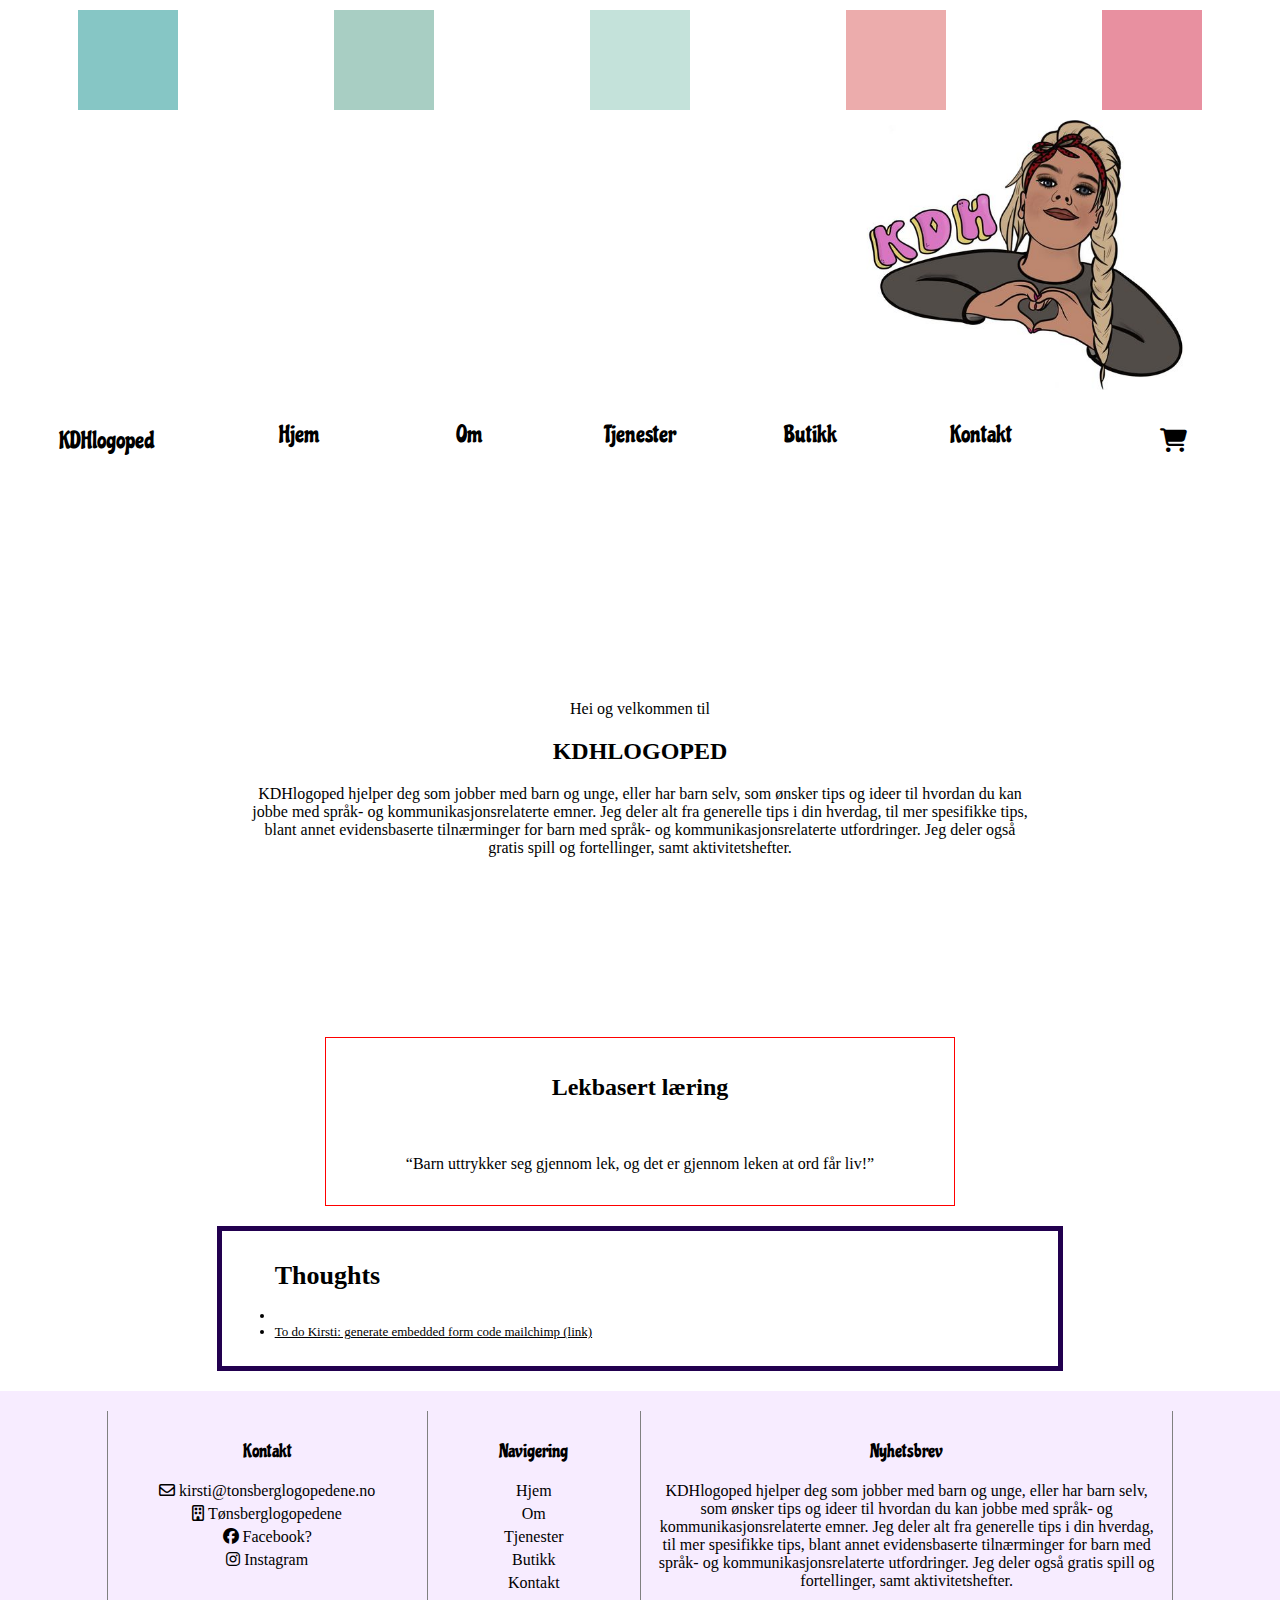
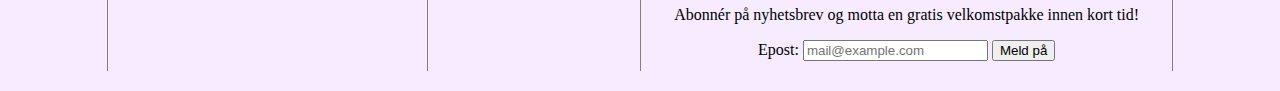
==== index.html @ 78340125 "Merge pull request #4 from s360774/main" ====
<!DOCTYPE html>
<html lang="en">


<head>
  <meta name="viewport" content="width=device-width, initial-scale=1.0">
  <meta charset="UTF-8" />
  <script src="Functions1.js"></script>
  <title>Home</title>
  <link rel="Stylesheet" href="stylesheet.css" />

  <!--Font Awesome Library-->
  <link rel="stylesheet" href="https://cdnjs.cloudflare.com/ajax/libs/font-awesome/6.5.1/css/all.min.css" />

  <!--Google font-->
  <link rel="preconnect" href="https://fonts.googleapis.com">
  <link rel="preconnect" href="https://fonts.gstatic.com" crossorigin>
  <link href="https://fonts.googleapis.com/css2?family=Chicle&display=swap" rel="stylesheet">
  <link href="https://fonts.googleapis.com/css2?family=Cherry+Cream+Soda&family=Chicle&display=swap" rel="stylesheet">

</head>

<body>

  <div class="grid-container">

  <header id="top">

    <!-- Palett -->
    <div class="colors">
      <div class="box box1"></div>
      <div class="box box2"></div>
      <div class="box box3"></div>
      <div class="box box4"></div>
      <div class="box box5"></div>
  </div>


    <img src="/src/main/resources/static/images/kdh.jpg" alt="">

    <nav class="navbar" id="navbar">

      <div class="grid-logo nav-items" style="font-family: Chicle;"><a href="#">
          KDHlogoped
        </a>
      </div>
  
      <div class="grid-cart nav-items"><a title="Handlekurv" href="#"><i class="fa-solid fa-cart-shopping"></i><!--<i class="fa-solid fa-bag-shopping"></i>--></a></div>
  
      <div class="grid-toggle nav-items">
        <a title="Navigasjonsmeny" href="javascript:void(0);" class="menu-toggle" onclick="menuToggle()">
          <i id="toggle" class="fa-solid fa-bars"></i>
  
        </a>
      </div>
  
      <div class="grid-menu">
        <ul>
          <li><a href="#top" class="active">Hjem</a></li>
          <li><a href="#">Om</a></li>
          <li><a href="#">Tjenester</a></li>
          <li><a href="#">Butikk</a></li>
          <li><a href="#">Kontakt</a></li>
        </ul>
      </div>
  
    </nav>
  </header>




    <!-- In front of picture here? -->
    <div class="grid-item item1">
      <p>Hei og velkommen til</p>
      <h2>KDHLOGOPED</h2>
      <p>
        KDHlogoped hjelper deg som jobber med barn og unge, eller har barn
        selv, som ønsker tips og ideer til hvordan du kan jobbe med språk- og
        kommunikasjonsrelaterte emner. Jeg deler alt fra generelle tips i din
        hverdag, til mer spesifikke tips, blant annet evidensbaserte
        tilnærminger for barn med språk- og kommunikasjonsrelaterte
        utfordringer. Jeg deler også gratis spill og fortellinger, samt
        aktivitetshefter.
      </p>
    </div>

    <div class="grid-item item2">
      <h2>Lekbasert læring</h2><br />
      <p>“Barn uttrykker seg gjennom lek, og det er gjennom leken at ord får
        liv!”</p>
    </div>


    <div class="thoughts">
      <ul>
        <h1>Thoughts</h1>

        <li></li>
       
       
       
        <li><a style="text-decoration: underline;"
            href="https://mailchimp.com/help/add-a-signup-form-to-your-website/">To do
            Kirsti: generate embedded form code mailchimp (link)</a></li>

        
        

      </ul>



    </div>


    <div style="display: none" class="footer">
      <!-- Links to other pages?-->
      <h>Om meg</h>

      <h3>Kontakt</h3>

      <a href="mailto:kirsti@tonsberglogopedene.no">
        <i class="fa-regular fa-envelope"></i> E-post
      </a>

      <a href="https://www.instagram.com/kdhlogoped/" target="_blank" rel="noopener noreferrer"><i
          class="fa-brands fa-instagram"></i>
        Instagram
      </a>

      <a href="https://www.tonsberglogopedene.no/" target="_blank" rel="noopener noreferrer">
        <i class="fa-regular fa-building"></i>
        Tønsberglogopedene
      </a>

      <a href="https://www.tonsberglogopedene.no/" target="_blank" rel="noopener noreferrer"><img
          src="https://www.tonsberglogopedene.no/wp-content/uploads/2019/07/color_logo_transparent-extra-small.jpg"></a>

      <a href="https://www.instagram.com/kdhlogoped/" target="_blank" rel="noopener noreferrer"><img
          style="width: 200px;" src="https://cdn.pixabay.com/photo/2016/09/17/07/03/instagram-1675670_1280.png" /></a>

      <p>Epost: kirsti@tonsberglogopedene.no</p>


      <br />
      <a href="https://www.w3.org/WAI/standards-guidelines/wcag/" target="_blank">WCAG Guidelines</a>


      <!--Icons from font awesome-->
      </br />
      <i class="fa-brands fa-square-instagram"></i>
      <i class="fa-solid fa-envelope"></i>
      <i class="fa-solid fa-briefcase"></i>
      <i class="fa-solid fa-cart-shopping"></i>
      <i class="fa-solid fa-bag-shopping"></i>
      <i class="fa-solid fa-basket-shopping"></i>
      <i class="fa-solid fa-xmark"></i>
    </div>


  <!--Back to top link-->
  <div><a title="Tilbake til toppen" class="topBtn" href="#top"><i class="fa-solid fa-arrow-up-long"></i></a>
  </div>

  <footer>

    <div class="contact-links">

      <ul>
        <h3>Kontakt</h3>
        <li>
          <a href="mailto:kirsti@tonsberglogopedene.no">
            <i class="fa-regular fa-envelope"></i> kirsti@tonsberglogopedene.no
          </a>

        </li>
        <li><a href="https://www.tonsberglogopedene.no/" target="_blank" rel="noopener noreferrer">
            <i class="fa-regular fa-building"></i>
            Tønsberglogopedene
          </a></li>
        <li><a href="#">
            <i class="fa-brands fa-facebook"></i> Facebook?
          </a></li>
        <li><a href="https://www.instagram.com/kdhlogoped/" target="_blank" rel="noopener noreferrer">
            <i class="fa-brands fa-instagram"></i> Instagram
          </a></li>

      </ul>

    </div>

    <div class="fnav-links">

      <ul>
        <h3>Navigering</h3>
        <li><a href="#top" class="active">Hjem</a></li>
        <li><a href="#">Om</a></li>
        <li><a href="#">Tjenester</a></li>
        <li><a href="#">Butikk</a></li>
        <li><a href="#">Kontakt</a></li>
      </ul>

    </div>

    <div class="nyhetsbrev">

      <h3>Nyhetsbrev</h3>
      <p>
        KDHlogoped hjelper deg som jobber med barn og unge, eller har barn selv, som ønsker tips og ideer til
        hvordan du
        kan jobbe med språk- og kommunikasjonsrelaterte emner. Jeg deler alt fra generelle tips i din hverdag,
        til mer
        spesifikke tips, blant annet evidensbaserte tilnærminger for barn med språk- og kommunikasjonsrelaterte
        utfordringer. Jeg deler også gratis spill og fortellinger, samt aktivitetshefter.
      </p>
      <p>Abonnér på nyhetsbrev og motta en gratis velkomstpakke innen kort tid!</p>
      </p>

      <form>
        <label for="mailadress">Epost:</label>
        <input type="text" placeholder="mail@example.com" id="mailadress" required>
        <button type="submit" value="Subscribe">Meld på</button>
      </form>

    </div>

  </footer>
</div>


</body>

</html>
---- stylesheet.css ----
/* 
Pallette color codes:

#86c6c5
rgb(134, 198, 197)

#a8cec3
rgb(168, 206, 195)

#c4e2da
rgb(196, 226, 218)

#ecacac
rgb(236, 172, 172)

#e890a0
rgb(232, 144, 160)

*/
.colors {
    display: flex;
    justify-content: space-around;
    align-items: center;
}
.box {
    width: 100px;
    height: 100px;
    margin: 10px;
}
.box1 {
    background-color: #86c6c5;
}
.box2 {
    background-color: #a8cec3;
}
.box3 {
    background-color: #c4e2da;
}
.box4 {
    background-color: #ecacac;
}
.box5 {
    background-color: #e890a0;
}



/* || SITEWIDE ||  */

html {
    scroll-behavior: smooth;
}

body {

    /* This takes away little scroll horizontally
    If used, all divs should have enough padding so no content gets out of sight.
    Or fix all divs so it doesnt take up more space than 100% cuz of padding and margins.
    overflow-x: hidden;
    */

    margin: 0;
    font-family: 'Comic Sans Ms'
}

a {
    text-decoration: none;
    color: black;
}

a:visited {
    /* Not showing purple when visited */
    color: inherit;
}


header img {
    float: right;
    max-width: 100%;
    height: 30vh;
    padding-right: 5vw;
}

/* || NAV || */


.navbar {

    /* navbar stays under header and dont float togheter 
    and keep content under clear from nav */
    clear: both;
    display: grid;
    grid-template-columns: repeat(12, 1fr);
    grid-template-rows: 100px;
    margin-top: 10px;
    margin-bottom: 30px;
    background-color: white;
}

.navbar.responsive {
    grid-template-rows: 100px repeat(7, 1fr);
}

.grid-logo {
    grid-column-start: 1;
    grid-column-end: 6;
    grid-row-start: 1;
    grid-row-end: 2;
    justify-self: start;
    color: rgb(75, 0, 128);
}


.grid-cart {
    grid-column-start: 9;
    grid-column-end: 11;
    grid-row-start: 1;
    grid-row-end: 2;
}

.grid-toggle {
    grid-column-start: 11;
    grid-column-end: 13;
    grid-row-start: 1;
    grid-row-end: 2;

}

.grid-menu {
    grid-column-start: 1;
    grid-column-end: 13;
    grid-row-start: 2;
    grid-row-end: 9;

}

.nav-items {
    grid-row: 1 2;
    display: flex;
    justify-content: center;
    align-items: center;
    /* Icon size (and logo) */
    font-size: 1.5em;
}


/* Icon hover */
.nav-items:not(.grid-logo) a:hover,
.nav-items:not(.grid-logo) a:active {
    transform: scale(1.1);

}

.nav-items i {
    /* Icon color */
    color: black;
}

.nav-items a {
    display: flex;
    justify-content: center;
    align-items: center;
    width: 100%;
    height: 100%;
    text-decoration: none;
}

.navbar ul {
    list-style-type: none;
    margin: 0;
    padding: 0;
    /* Nav links font */
    font-family: Chicle;
}


.navbar li a {
    color: black;
    text-align: center;
    padding-top: 30px;
    padding-bottom: 30px;
    text-decoration: none;
    font-size: 1.3em;
    /* Chicle could use some more spacing, other fonts may not 
    letter-spacing: 1px;*/
    border-top: 1px solid #df7dc8;
    border-bottom: 1px solid #df7dc8;
}


.navbar li a {
    display: none;
}

.navbar li a:hover,
.navbar li a:active {
    text-decoration: underline;
}

.navbar.responsive li a {
    display: block;
}


/* || GRID || */

.grid-container {
    display: grid;
    gap: 20px;
    /* 12 columns span from line 1 to 13 */
    grid-template-columns: repeat(12, 1fr);
    /* min 100px, max auto */
    grid-auto-rows: minmax(100px, auto);
}

header {
    grid-row: 1 / 2;
    grid-column: 1 / 13;
}

footer {
    grid-column: 1 / 13;
    grid-row: auto;
}

.thoughts {
    /* This div will be deleted */
    grid-column: 3 / 11;
    grid-row: 4 / 5;
    font-size: small;
    border: 5px solid rgb(34, 0, 79);
    padding: 1em;

}

.grid-item {
    background-color: rgba(255, 255, 255, 0.8);
    text-align: center;
}

/*Hei og velkommen */
.item1 {
    /*background-image: url("https://cdn.pixabay.com/photo/2023/08/07/13/40/flowers-8175044_1280.png");*/
    /* background-color: mediumpurple; */
    border: 3em solid transparent;
    border-image: url("https://cdn.pixabay.com/photo/2023/08/07/13/40/flowers-8175044_1280.png") 300 round;
    font-size: 0.8em;
    padding: 2em;
    grid-column: 1 / 13;
    grid-row: 2 / 3;

}

/*quote*/
/* OLD CODE
 .item2 img{
    display: block;
    margin-left: auto;
    margin-right: auto;
    max-width: 80%;
    max-height: 80%;
}
*/

.item2 {
    padding: 1em;
    /* Just a template image for now */
    background-image: url("https://cdn.pixabay.com/photo/2017/09/24/19/16/boy-2782835_1280.jpg"), url("https://cdn.pixabay.com/photo/2017/09/24/19/06/girls-2782781_1280.jpg");
    background-size: contain;
    background-repeat: no-repeat;

    grid-column: 3 / 11;
    grid-row: 3 / 4;

    /* Just to see where the box is */
    border: 1px solid red;

    
}

.footer img {
    display: block;
    margin-left: auto;
    margin-right: auto;
    max-width: 25%;
    max-height: 25%;

    /*NB! Instagram img has an inline style to manage the size for now. sorry*/
}


/* FOOTER */

footer {
    height: auto;
    display: grid;

    background-color: rgb(247, 236, 255);
    grid-template-columns: repeat(12, 1fr);
    gap: 30px 0;
    padding-bottom: 20px;
    padding-top: 20px;
}


.contact-links {
    grid-row: 2;
    grid-column: 2 / 12;
    border-top: 1px solid lightgray;
}

.fnav-links {
    grid-row: 3;
    grid-column: 2 / 12;
    border-top: 1px solid lightgray;
}

.nyhetsbrev {
    grid-row: 1;
    grid-column: 2 / 12;


}

footer h3 {
    font-family: Chicle;
    font-weight: 100;
}


footer ul {
    list-style-type: none;
    margin: 0;
    padding: 0;

}

footer li {
    margin: 5px;
}

footer div {
    padding: 10px;
}

footer a:hover,
footer a:active {
    text-decoration: underline;
}


/* Back to top link */
.topBtn {
    display: none;
    position: fixed;
    bottom: 10%;
    left: 85%;
    border: 3px solid black;
    background-color: rgb(75, 0, 128, 0.1);
    z-index: 99;
    font-size: 2rem;
    line-height: 3rem;
    text-align: center;
    width: 3rem;
    height: 3rem;
    border-radius: 50%;
    padding: 0.25rem;
}


/* || MEDIA QUERIES || */

/* Small screens */
@media screen and (max-width: 600px) {

    /* Mobile first! Sure u want to add something here?*/

}

/* Big screens */
@media screen and (min-width: 600px) {

    /* || NAV || */
    .grid-cart {
        grid-column-start: 11;
        grid-column-end: 13;
        z-index: 2;
    }

    .grid-menu {
        grid-column-start: 3;
        grid-column-end: 11;
        grid-row-start: 1;
    }

    .grid-logo {
        grid-column-start: 1;
        grid-column-end: 3;
        justify-self: auto;

    }

    .navbar .menu-toggle {
        display: none;
    }

    .navbar li a {
        border: none;
        position: relative;
        display: block;
        font-size: 1.5em;

    }

    .navbar ul {
        display: flex;
        justify-content: space-evenly;
        align-items: center;

    }

    .navbar li {
        flex-wrap: wrap;
        width: 100%;

    }

    .navbar li a:hover,
    .navbar li a:active {
        text-decoration: none;

    }

    .navbar li a:hover::after {
        width: 70%;
        transition: all 0.3s;
    }

    .navbar li a::after {
        content: "";
        display: block;
        margin-top: 8px;
        margin-left: auto;
        margin-right: auto;
        height: 2px;
        width: 0px;
        background-color: #df7dc8;
    }

    /* || MAIN || */
    
    .grid-item{
        font-size: 16px;
    }
    
    .item1{
        grid-column: 2 / 12;
        border-width: 7em;

    }

    .item2{
        grid-column: 4 / 10;
    }



}

@media screen and (min-width: 1200px) {

    /* || FOOTER || */

    .contact-links {
        grid-row: 1 / 6;
        grid-column: 2 / 5;
        border-top: none;
        border-left: 1px solid gray;
        text-align: center;
        gap: 0;

    }

    .fnav-links {
        grid-row: 1 / 6;
        grid-column: 5 / 7;
        border-top: none;
        border-left: 1px solid gray;
        text-align: center;
    }

    .nyhetsbrev {
        grid-row: 1 / 6;
        grid-column: 7 / 12;
        border-left: 1px solid gray;
        border-right: 1px solid grey;
        text-align: center;



    }
}
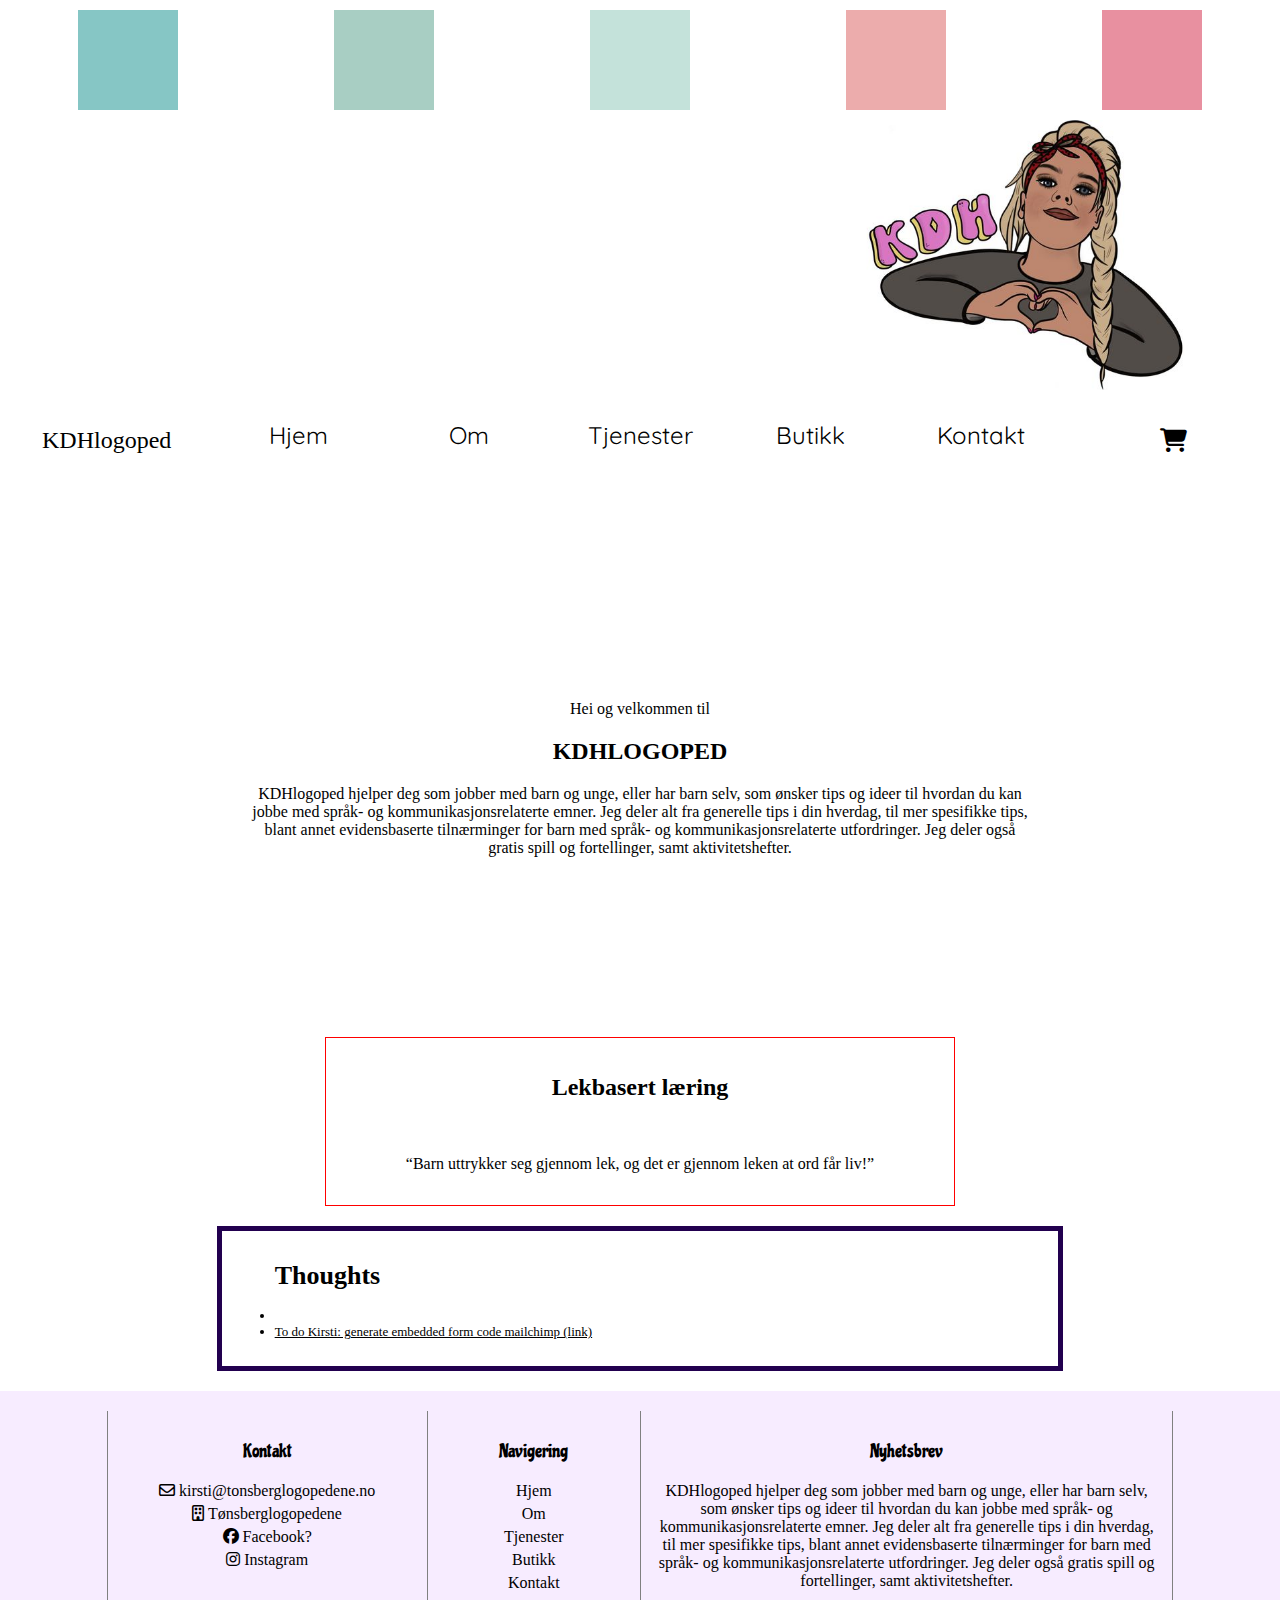
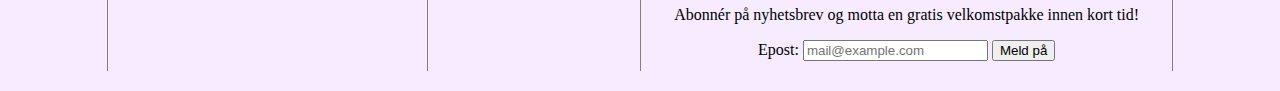
==== commit dde48d82: "Merge pull request #5 from s360774/main" ====
--- a/index.html
+++ b/index.html
@@ -17,6 +17,9 @@
   <link rel="preconnect" href="https://fonts.gstatic.com" crossorigin>
   <link href="https://fonts.googleapis.com/css2?family=Chicle&display=swap" rel="stylesheet">
   <link href="https://fonts.googleapis.com/css2?family=Cherry+Cream+Soda&family=Chicle&display=swap" rel="stylesheet">
+  <link rel="preconnect" href="https://fonts.googleapis.com">
+<link rel="preconnect" href="https://fonts.gstatic.com" crossorigin>
+<link href="https://fonts.googleapis.com/css2?family=Quicksand:wght@300..700&display=swap" rel="stylesheet">
 
 </head>
 
@@ -40,7 +43,7 @@
 
     <nav class="navbar" id="navbar">
 
-      <div class="grid-logo nav-items" style="font-family: Chicle;"><a href="#">
+      <div class="grid-logo nav-items"><a href="#">
           KDHlogoped
         </a>
       </div>
@@ -158,11 +161,6 @@
       <i class="fa-solid fa-xmark"></i>
     </div>
 
-
-  <!--Back to top link-->
-  <div><a title="Tilbake til toppen" class="topBtn" href="#top"><i class="fa-solid fa-arrow-up-long"></i></a>
-  </div>
-
   <footer>
 
     <div class="contact-links">
--- a/stylesheet.css
+++ b/stylesheet.css
@@ -60,7 +60,7 @@
     */
 
     margin: 0;
-    font-family: 'Comic Sans Ms'
+    font-family: 'Roboto' , 'Comic Sans Ms'
 }
 
 a {
@@ -107,7 +107,6 @@
     grid-row-start: 1;
     grid-row-end: 2;
     justify-self: start;
-    color: rgb(75, 0, 128);
 }
 
 
@@ -170,21 +169,17 @@
     margin: 0;
     padding: 0;
     /* Nav links font */
-    font-family: Chicle;
+    font-family: 'Quicksand';
 }
 
 
 .navbar li a {
     color: black;
     text-align: center;
-    padding-top: 30px;
-    padding-bottom: 30px;
+    padding-top: 10px;
+    padding-bottom: 10px;
     text-decoration: none;
     font-size: 1.3em;
-    /* Chicle could use some more spacing, other fonts may not 
-    letter-spacing: 1px;*/
-    border-top: 1px solid #df7dc8;
-    border-bottom: 1px solid #df7dc8;
 }
 
 
@@ -348,26 +343,6 @@
     text-decoration: underline;
 }
 
-
-/* Back to top link */
-.topBtn {
-    display: none;
-    position: fixed;
-    bottom: 10%;
-    left: 85%;
-    border: 3px solid black;
-    background-color: rgb(75, 0, 128, 0.1);
-    z-index: 99;
-    font-size: 2rem;
-    line-height: 3rem;
-    text-align: center;
-    width: 3rem;
-    height: 3rem;
-    border-radius: 50%;
-    padding: 0.25rem;
-}
-
-
 /* || MEDIA QUERIES || */
 
 /* Small screens */
@@ -409,7 +384,7 @@
         position: relative;
         display: block;
         font-size: 1.5em;
-
+        padding-top: 30px; /* Hoover takes space, so need to adjust to center text */
     }
 
     .navbar ul {
@@ -444,7 +419,7 @@
         margin-right: auto;
         height: 2px;
         width: 0px;
-        background-color: #df7dc8;
+        background-color: #e890a0;
     }
 
     /* || MAIN || */
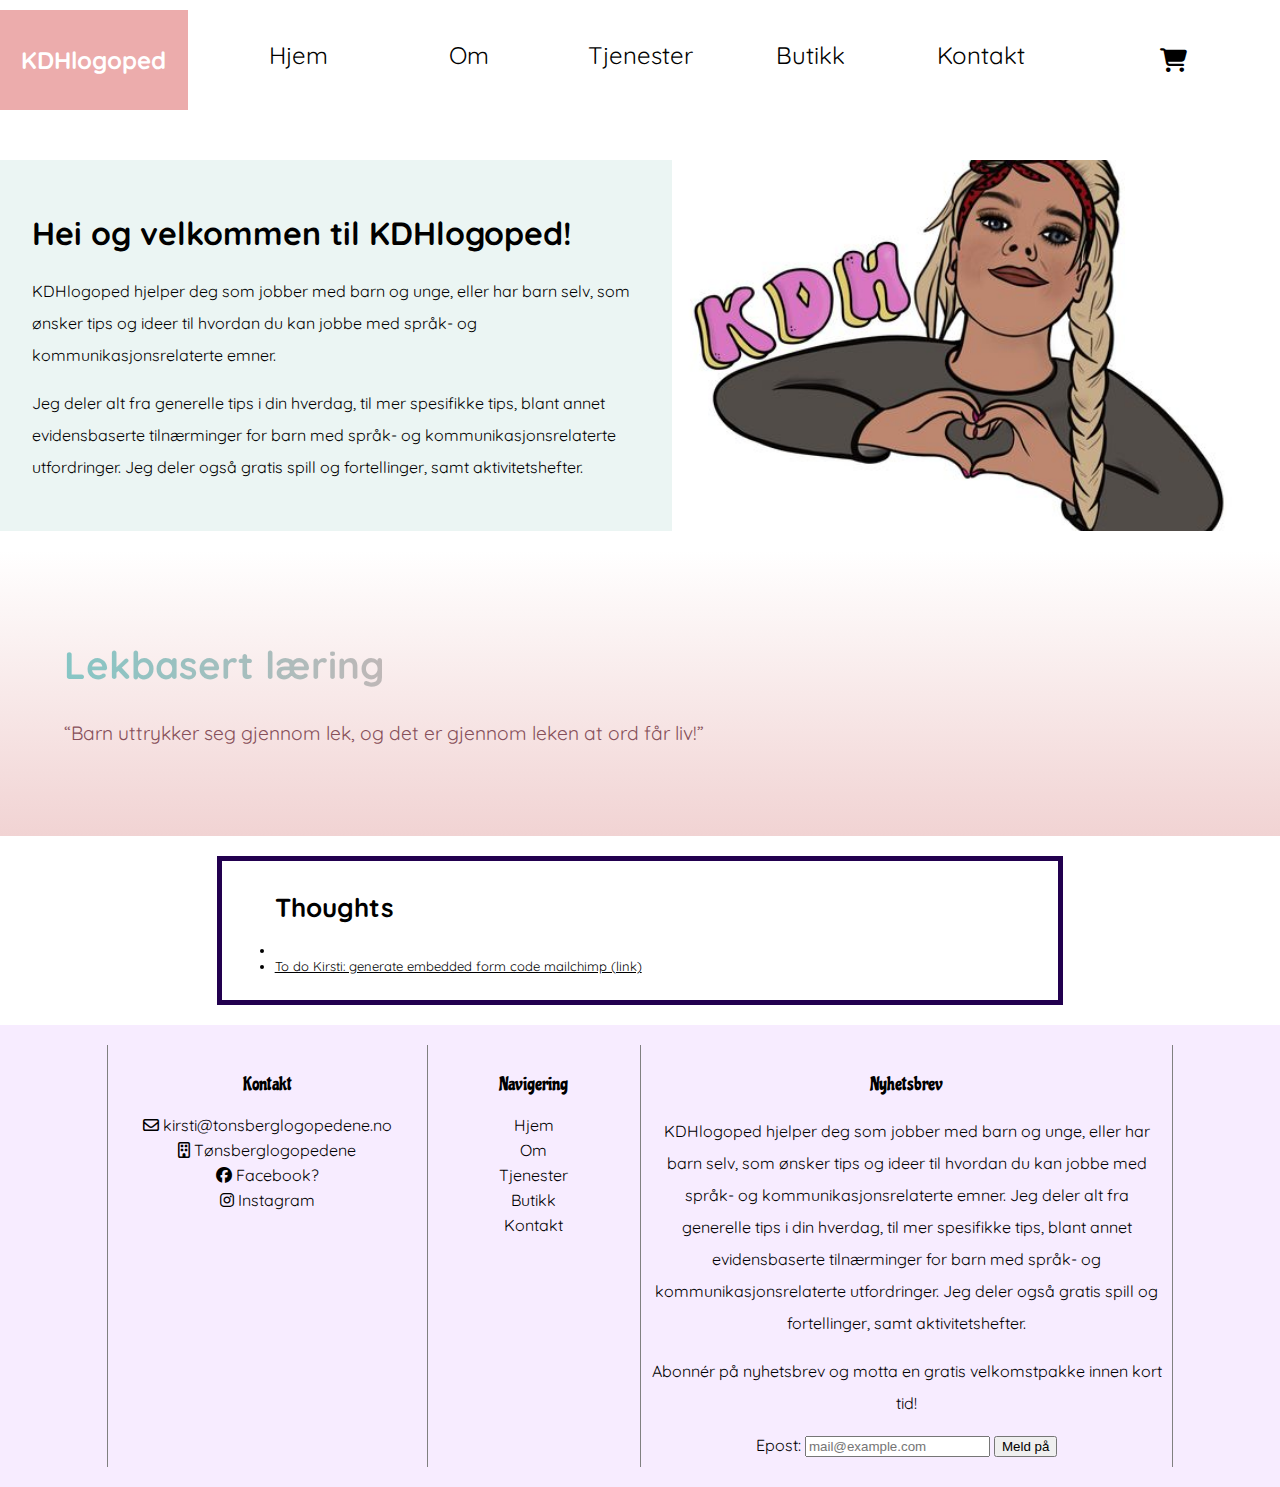
==== commit 86ad2254: "Changed item2 (the quote) and the first grid item to include the text, and then a picture. I used th" ====
--- a/index.html
+++ b/index.html
@@ -39,7 +39,6 @@
   </div>
 
 
-    <img src="/src/main/resources/static/images/kdh.jpg" alt="">
 
     <nav class="navbar" id="navbar">
 
@@ -75,21 +74,25 @@
 
     <!-- In front of picture here? -->
     <div class="grid-item item1">
-      <p>Hei og velkommen til</p>
-      <h2>KDHLOGOPED</h2>
-      <p>
-        KDHlogoped hjelper deg som jobber med barn og unge, eller har barn
-        selv, som ønsker tips og ideer til hvordan du kan jobbe med språk- og
-        kommunikasjonsrelaterte emner. Jeg deler alt fra generelle tips i din
-        hverdag, til mer spesifikke tips, blant annet evidensbaserte
-        tilnærminger for barn med språk- og kommunikasjonsrelaterte
-        utfordringer. Jeg deler også gratis spill og fortellinger, samt
-        aktivitetshefter.
-      </p>
-    </div>
+      <div class="item1-content">
+          <div class="item1-text">
+              <h1>Hei og velkommen til KDHlogoped!</h1>
+              <p>KDHlogoped hjelper deg som jobber med barn og unge, eller har barn
+              selv, som ønsker tips og ideer til hvordan du kan jobbe med språk- og
+              kommunikasjonsrelaterte emner.</p>
+              <p>Jeg deler alt fra generelle tips i din
+              hverdag, til mer spesifikke tips, blant annet evidensbaserte
+              tilnærminger for barn med språk- og kommunikasjonsrelaterte
+              utfordringer. Jeg deler også gratis spill og fortellinger, samt
+              aktivitetshefter.
+              </p>
+          </div>
+          <div class="item1-img"></div>
+      </div>
+  </div>
 
     <div class="grid-item item2">
-      <h2>Lekbasert læring</h2><br />
+      <h1>Lekbasert læring</h1>
       <p>“Barn uttrykker seg gjennom lek, og det er gjennom leken at ord får
         liv!”</p>
     </div>
--- a/stylesheet.css
+++ b/stylesheet.css
@@ -17,7 +17,7 @@
 rgb(232, 144, 160)
 
 */
-.colors {
+/* .colors {
     display: flex;
     justify-content: space-around;
     align-items: center;
@@ -43,7 +43,7 @@
     background-color: #e890a0;
 }
 
-
+*/
 
 /* || SITEWIDE ||  */
 
@@ -60,7 +60,7 @@
     */
 
     margin: 0;
-    font-family: 'Roboto' , 'Comic Sans Ms'
+    font-family: 'Quicksand';
 }
 
 a {
@@ -79,6 +79,10 @@
     max-width: 100%;
     height: 30vh;
     padding-right: 5vw;
+}
+
+p {
+    line-height: 2; /* Default is usually around 1.2 */
 }
 
 /* || NAV || */
@@ -107,6 +111,13 @@
     grid-row-start: 1;
     grid-row-end: 2;
     justify-self: start;
+    background-color: #ecacac;
+    padding: 20%;
+}
+
+.grid-logo a {
+    color: white;
+    font-weight: bold; /* Makes the font thicker */
 }
 
 
@@ -206,6 +217,8 @@
     grid-template-columns: repeat(12, 1fr);
     /* min 100px, max auto */
     grid-auto-rows: minmax(100px, auto);
+    width: 100%;
+    
 }
 
 header {
@@ -235,15 +248,32 @@
 
 /*Hei og velkommen */
 .item1 {
-    /*background-image: url("https://cdn.pixabay.com/photo/2023/08/07/13/40/flowers-8175044_1280.png");*/
-    /* background-color: mediumpurple; */
-    border: 3em solid transparent;
-    border-image: url("https://cdn.pixabay.com/photo/2023/08/07/13/40/flowers-8175044_1280.png") 300 round;
+    background-color: #c4e2da56; 
     font-size: 0.8em;
-    padding: 2em;
+    text-align: start;
     grid-column: 1 / 13;
     grid-row: 2 / 3;
 
+}
+
+.item1-content {
+    display: flex;
+    justify-content: space-between;
+}
+
+.item1-text {
+    flex: 1;
+    padding: 2em; /* Adjust the value as needed */
+}
+
+.item1-text, .item1-img {
+    flex: 1;
+}
+
+.item1-img {
+    background-image: url('src/main/resources/static/images/kdh.jpg');
+    background-size: cover;
+    background-position: center;
 }
 
 /*quote*/
@@ -258,21 +288,43 @@
 */
 
 .item2 {
-    padding: 1em;
-    /* Just a template image for now */
-    background-image: url("https://cdn.pixabay.com/photo/2017/09/24/19/16/boy-2782835_1280.jpg"), url("https://cdn.pixabay.com/photo/2017/09/24/19/06/girls-2782781_1280.jpg");
-    background-size: contain;
-    background-repeat: no-repeat;
-
-    grid-column: 3 / 11;
-    grid-row: 3 / 4;
-
-    /* Just to see where the box is */
-    border: 1px solid red;
-
+    grid-column: 1 / 13;
+    grid-row: auto;
+    padding: 5%;
+    font-size: larger;
+    background: linear-gradient(white, #f1d3d3);
     
-}
-
+    
+/*#86c6c5
+rgb(134, 198, 197)
+
+#a8cec3
+rgb(168, 206, 195)
+
+#c4e2da
+rgb(196, 226, 218)
+
+#ecacac
+rgb(236, 172, 172)
+
+#e890a0
+rgb(232, 144, 160)*/
+
+}
+
+.item2 p{
+    text-align: start;
+    color: #864f59;
+}
+
+
+.item2 h1{
+    text-align: start;
+    background: linear-gradient(to right, #86c6c5, #ecacac, #de536d);
+    -webkit-background-clip: text;
+    color: transparent;
+
+}
 .footer img {
     display: block;
     margin-left: auto;
@@ -371,7 +423,8 @@
     .grid-logo {
         grid-column-start: 1;
         grid-column-end: 3;
-        justify-self: auto;
+      /*justify-self: auto;*/
+        padding: 10%;
 
     }
 
@@ -428,14 +481,13 @@
         font-size: 16px;
     }
     
-    .item1{
-        grid-column: 2 / 12;
-        border-width: 7em;
-
-    }
+
+   /* .item2{
+        grid-column: 4 / 10;
+    }*/
 
     .item2{
-        grid-column: 4 / 10;
+        font-size: larger;
     }
 
 
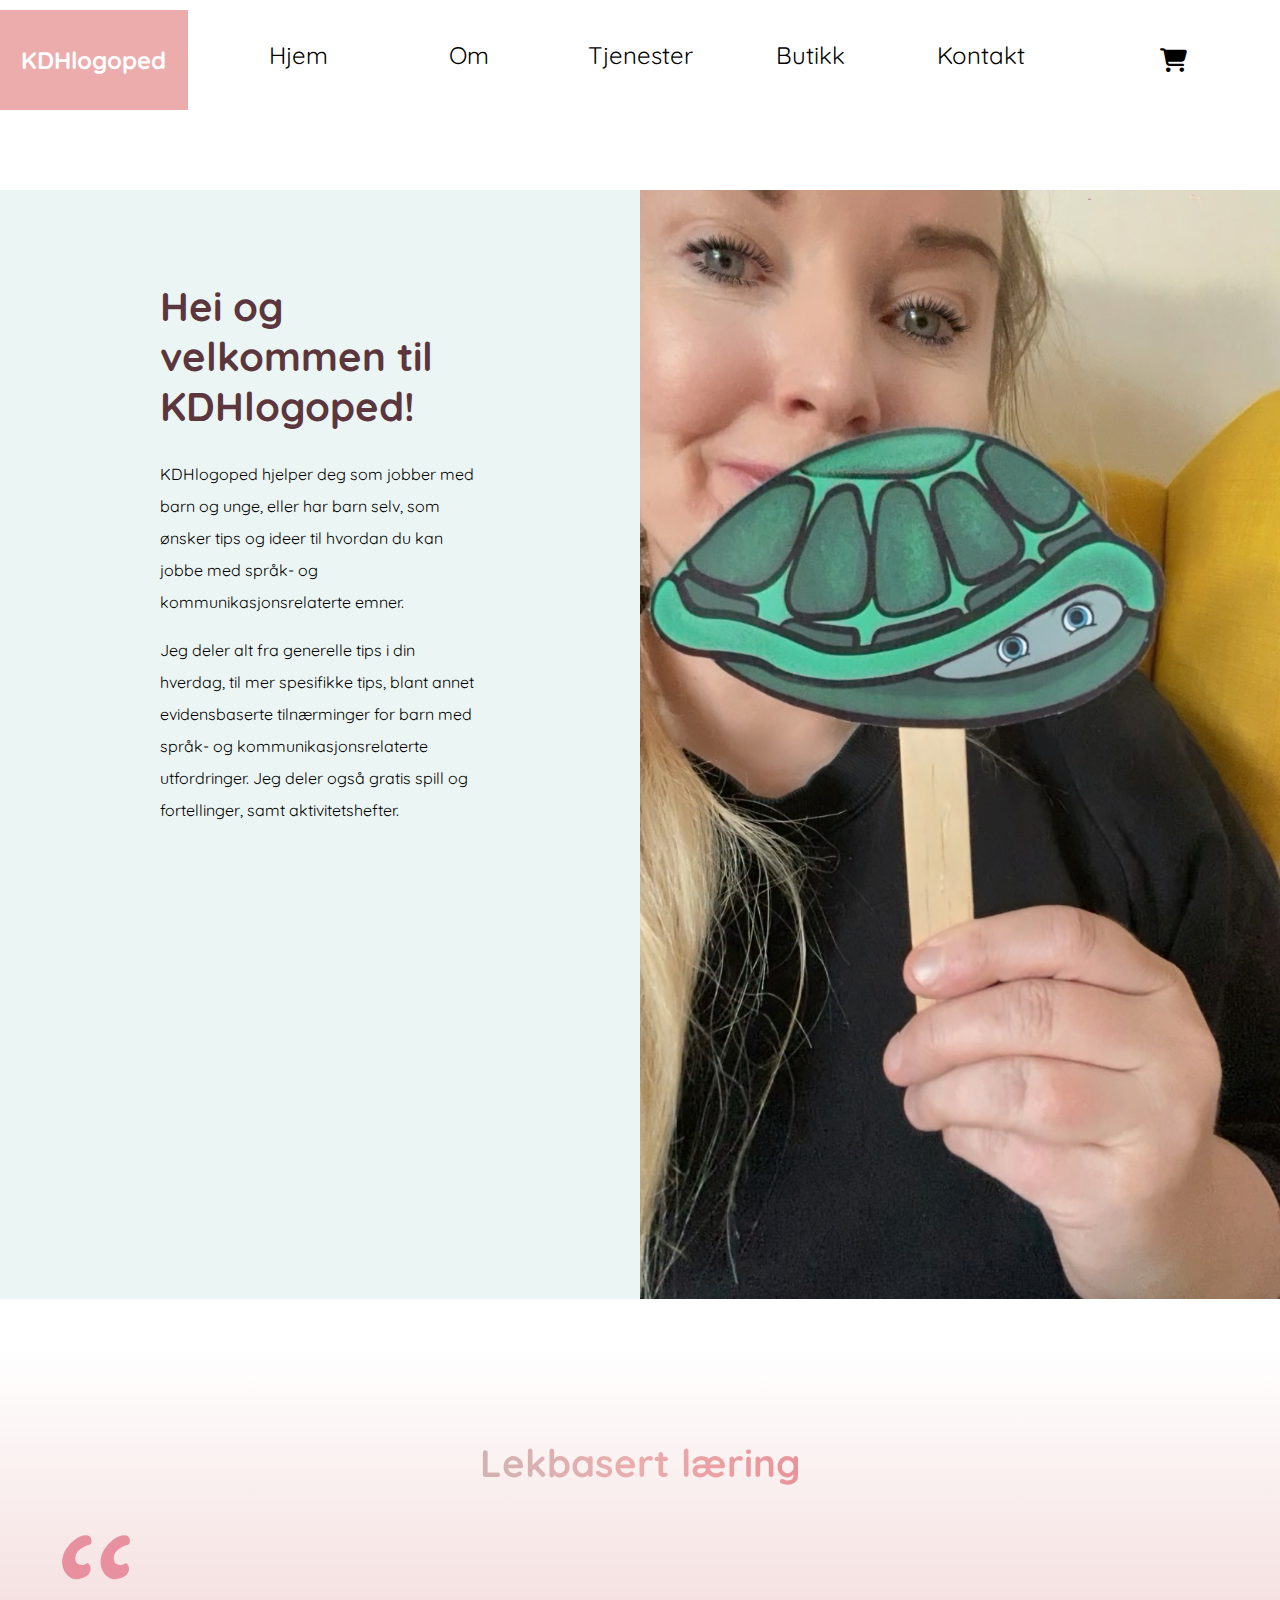
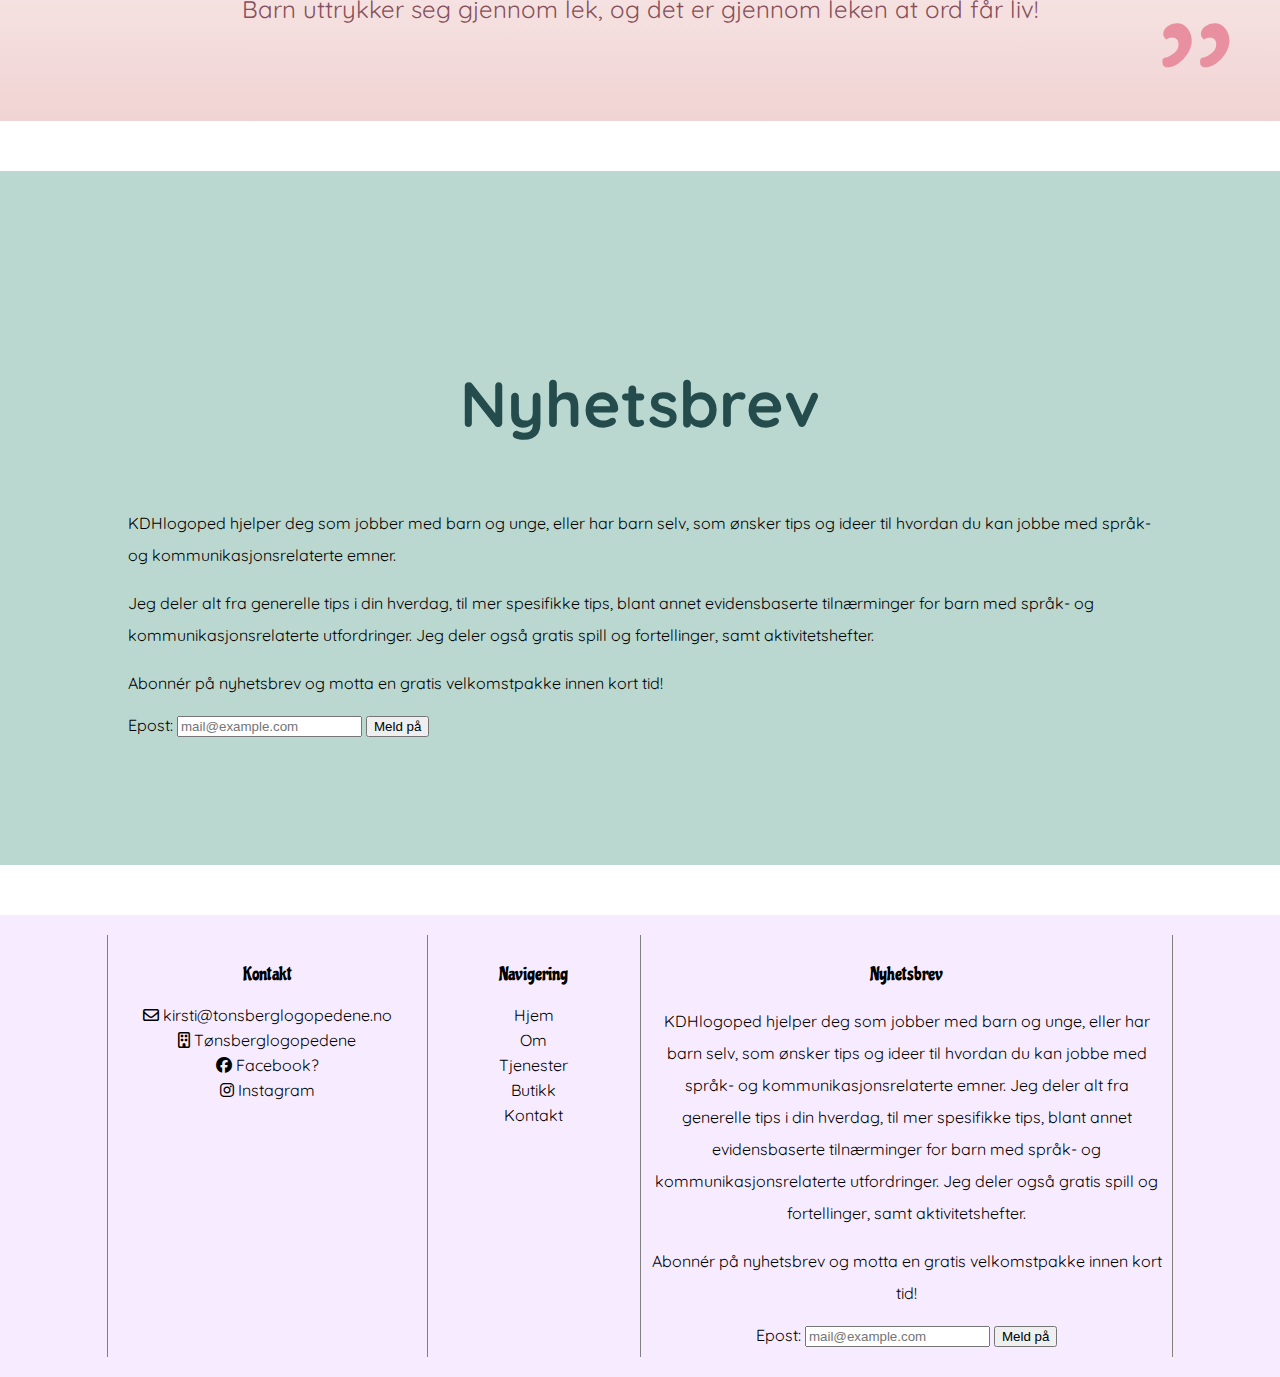
==== commit 265ef167: "Added all new pages and new images. Have worked on Om page." ====
--- a/index.html
+++ b/index.html
@@ -59,10 +59,10 @@
       <div class="grid-menu">
         <ul>
           <li><a href="#top" class="active">Hjem</a></li>
-          <li><a href="#">Om</a></li>
-          <li><a href="#">Tjenester</a></li>
-          <li><a href="#">Butikk</a></li>
-          <li><a href="#">Kontakt</a></li>
+          <li><a href="om.html">Om</a></li>
+          <li><a href="tjenester.html">Tjenester</a></li>
+          <li><a href="butikk.html">Butikk</a></li>
+          <li><a href="kontakt.html">Kontakt</a></li>
         </ul>
       </div>
   
@@ -87,33 +87,38 @@
               aktivitetshefter.
               </p>
           </div>
-          <div class="item1-img"></div>
+          <img class="item1-img" src="src/main/resources/static/images/KDHlgogoped tegning i hånda.jpg" alt="KDH logo">
       </div>
   </div>
 
     <div class="grid-item item2">
-      <h1>Lekbasert læring</h1>
-      <p>“Barn uttrykker seg gjennom lek, og det er gjennom leken at ord får
-        liv!”</p>
+      <h1>Lekbasert læring</h1><br><br>
+      <p class="quote">Barn uttrykker seg gjennom lek, og det er gjennom leken at ord får
+        liv!</p>
     </div>
 
 
     <div class="thoughts">
-      <ul>
-        <h1>Thoughts</h1>
-
-        <li></li>
-       
-       
-       
-        <li><a style="text-decoration: underline;"
-            href="https://mailchimp.com/help/add-a-signup-form-to-your-website/">To do
-            Kirsti: generate embedded form code mailchimp (link)</a></li>
-
-        
-        
-
-      </ul>
+      
+      <h3>Nyhetsbrev</h3>
+      <p>
+        KDHlogoped hjelper deg som jobber med barn og unge, eller har barn selv, som ønsker tips og ideer til
+        hvordan du
+        kan jobbe med språk- og kommunikasjonsrelaterte emner.</p>
+        <p>
+         Jeg deler alt fra generelle tips i din hverdag,
+        til mer
+        spesifikke tips, blant annet evidensbaserte tilnærminger for barn med språk- og kommunikasjonsrelaterte
+        utfordringer. Jeg deler også gratis spill og fortellinger, samt aktivitetshefter.
+      </p>
+      <p>Abonnér på nyhetsbrev og motta en gratis velkomstpakke innen kort tid!</p>
+      </p>
+
+      <form>
+        <label for="mailadress">Epost:</label>
+        <input type="text" placeholder="mail@example.com" id="mailadress" required>
+        <button type="submit" value="Subscribe">Meld på</button>
+      </form>
 
 
 
--- a/stylesheet.css
+++ b/stylesheet.css
@@ -233,22 +233,45 @@
 
 .thoughts {
     /* This div will be deleted */
-    grid-column: 3 / 11;
+    grid-column: 1 / 13;
     grid-row: 4 / 5;
-    font-size: small;
-    border: 5px solid rgb(34, 0, 79);
-    padding: 1em;
-
+    background-color: #a8cec3c9;
+    padding: 10%;
+}
+
+.thoughts h3{
+    text-align: end;
+    font-size: larger;
+    color:#254c4c
 }
 
 .grid-item {
-    background-color: rgba(255, 255, 255, 0.8);
-    text-align: center;
+    font-size: 16px;
+}
+
+.grid-container {
+    row-gap: 50px;
+}
+
+.item1-text {
+    box-sizing: border-box;
+    padding: 2em; /* Adjust as needed */
+}
+
+.item1-content {
+    display: grid;
+    grid-template-columns: 1fr; /* Stack items on mobile */
+    grid-template-rows: auto auto; /* Two rows for text and image */
+}
+
+.item1-img {
+    width: 100%;
+    object-fit: cover;
 }
 
 /*Hei og velkommen */
 .item1 {
-    background-color: #c4e2da56; 
+    background: #c4e2da56; 
     font-size: 0.8em;
     text-align: start;
     grid-column: 1 / 13;
@@ -256,25 +279,10 @@
 
 }
 
-.item1-content {
-    display: flex;
-    justify-content: space-between;
-}
-
-.item1-text {
-    flex: 1;
-    padding: 2em; /* Adjust the value as needed */
-}
-
-.item1-text, .item1-img {
-    flex: 1;
-}
-
-.item1-img {
-    background-image: url('src/main/resources/static/images/kdh.jpg');
-    background-size: cover;
-    background-position: center;
-}
+.item1 h1{
+    color: #5b363d;
+}
+
 
 /*quote*/
 /* OLD CODE
@@ -313,7 +321,7 @@
 }
 
 .item2 p{
-    text-align: start;
+    text-align: center;
     color: #864f59;
 }
 
@@ -323,8 +331,31 @@
     background: linear-gradient(to right, #86c6c5, #ecacac, #de536d);
     -webkit-background-clip: text;
     color: transparent;
-
-}
+}
+
+.quote {
+    position: relative;
+    font-size: 24px;
+}
+
+.quote::before {
+    content: "“";
+    font-size: 10em;
+    position: absolute;
+    left: -10px; /* Adjust as needed */
+    top: -210px; /* Adjust as needed */
+    color:#e890a0; /* Adjust as needed */
+}
+
+.quote::after {
+    content: "”";
+    font-size: 10em;
+    position: absolute;
+    right: -24px; /* Adjust as needed */
+    bottom: -310px; /* Adjust as needed */
+    color: #e890a0; /* Adjust as needed */
+}
+
 .footer img {
     display: block;
     margin-left: auto;
@@ -394,6 +425,29 @@
 footer a:active {
     text-decoration: underline;
 }
+
+
+/* || OM SIDE || */
+
+.omkdh{
+    grid-column: 1/13;
+    grid-row: auto;
+}
+.content-omkdh {
+    display: flex;
+    flex-direction: column; /* Stack children vertically */
+    align-items: center; /* Center the children horizontally */
+  }
+
+  .left img {
+    max-width: 100%;  /* Limit the width of the image to 100% of its container */
+    height: auto; /* Let the height adjust automatically to maintain the aspect ratio */
+  }
+  
+  .left, .right {
+    width: 100%; /* Take up the full width of the parent */
+    text-align: center; /* Center the text */
+  }
 
 /* || MEDIA QUERIES || */
 
@@ -480,6 +534,28 @@
     .grid-item{
         font-size: 16px;
     }
+
+    .grid-container {
+        row-gap: 50px;
+    }
+
+    .item1-content {
+        grid-template-columns: 1fr 1fr; /* Side by side on larger screens */
+    }
+
+    .item1-text {
+        padding: 25%; /* Increase padding on larger screens */
+        padding-top: 10%;
+    }
+
+    .item1 h1{
+        font-size: 250%;
+    }
+
+    .item2 h1{
+        text-align: center;
+    }
+
     
 
    /* .item2{
@@ -489,6 +565,20 @@
     .item2{
         font-size: larger;
     }
+
+    .thoughts h3{
+        font-size: 400%;
+        text-align: center;
+    }
+
+    .content-omkdh {
+        flex-direction: row; /* Put the children side by side on larger screens */
+        justify-content: space-between; /* Add some space between the children */
+      }
+    
+      .left, .right {
+        width: 45%; /* Adjust as needed */
+      }
 
 
 
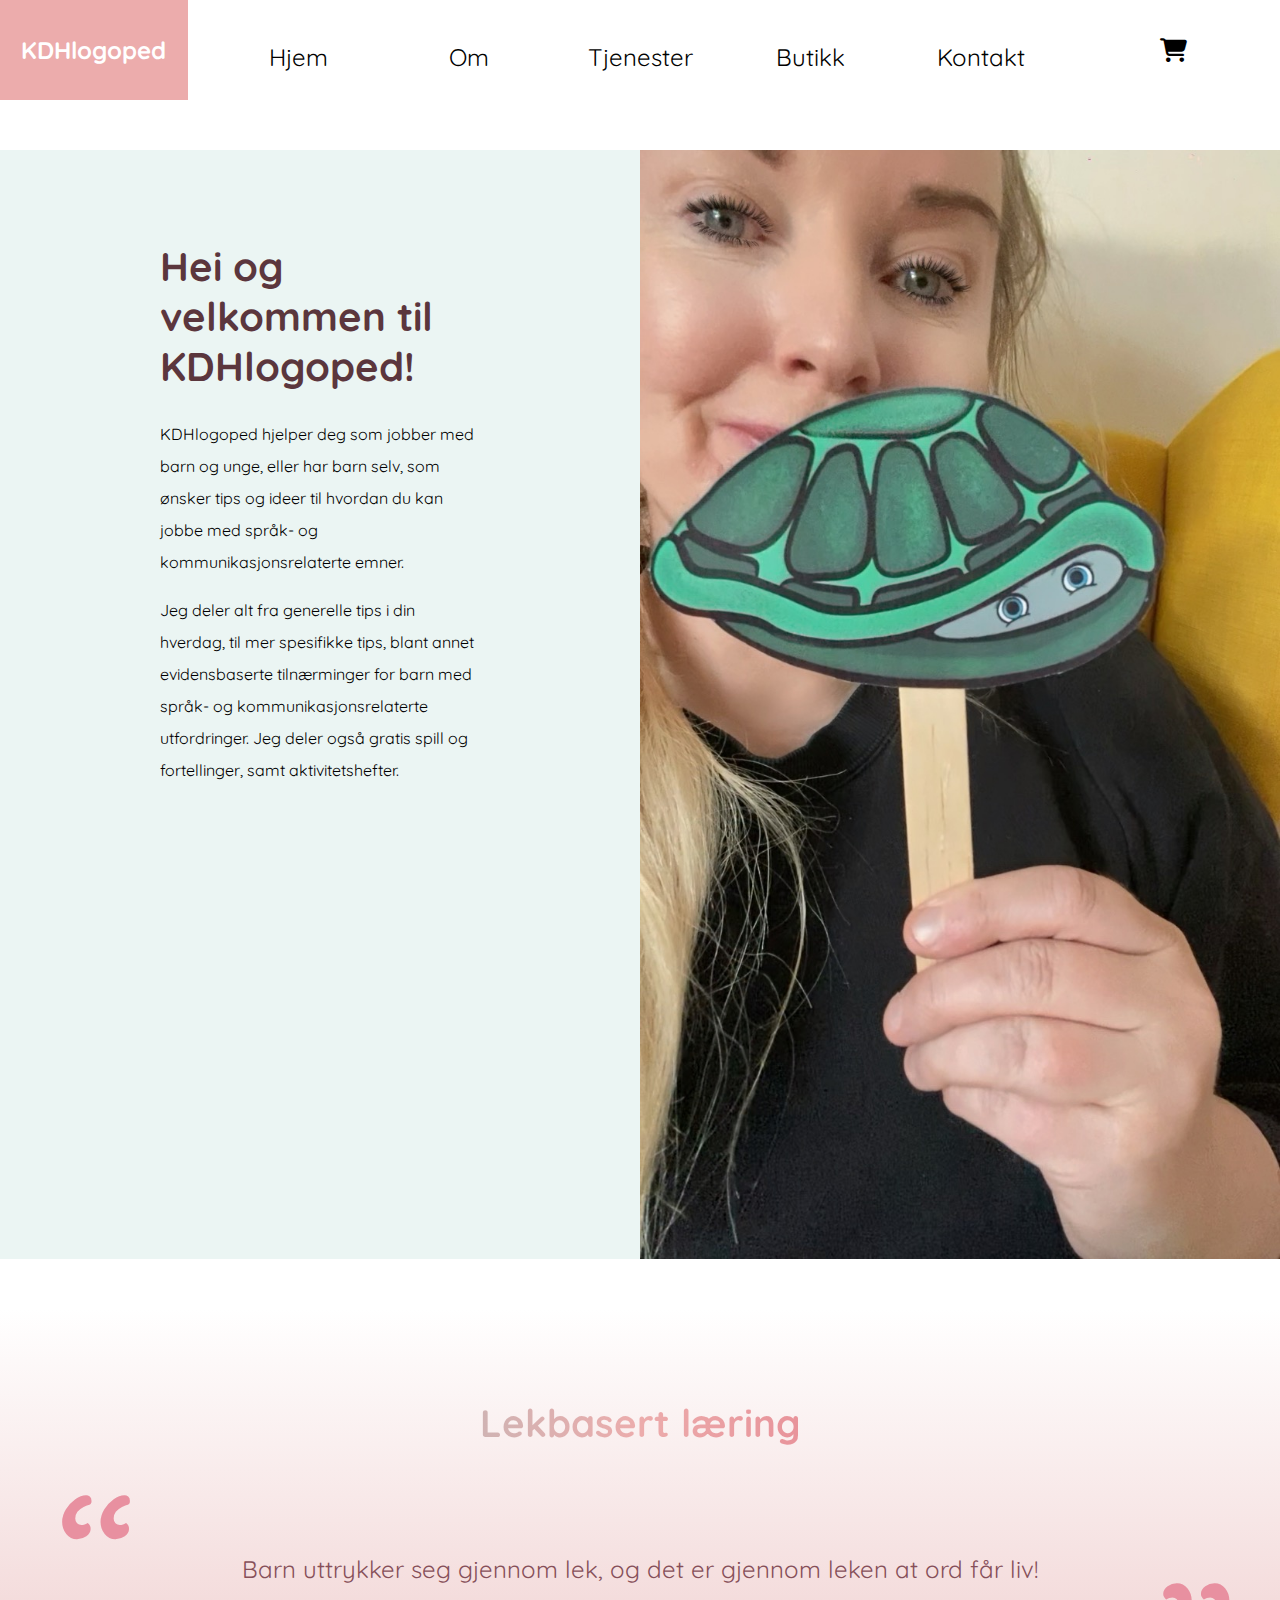
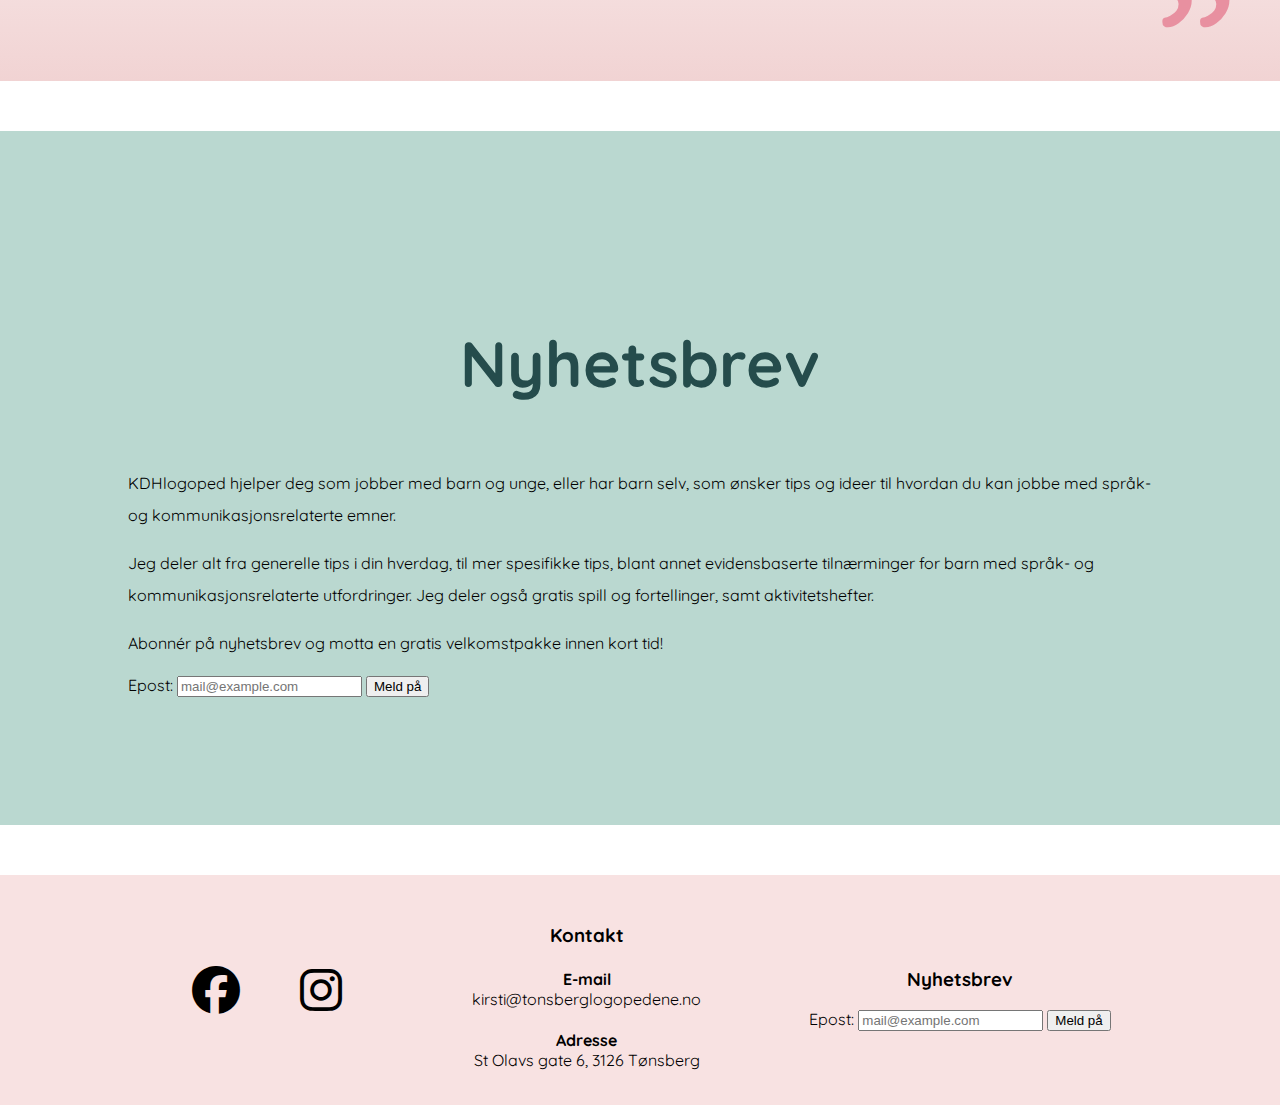
==== commit 07cc19d7: "fix nav and footer" ====
--- a/index.html
+++ b/index.html
@@ -28,18 +28,6 @@
   <div class="grid-container">
 
   <header id="top">
-
-    <!-- Palett -->
-    <div class="colors">
-      <div class="box box1"></div>
-      <div class="box box2"></div>
-      <div class="box box3"></div>
-      <div class="box box4"></div>
-      <div class="box box5"></div>
-  </div>
-
-
-
     <nav class="navbar" id="navbar">
 
       <div class="grid-logo nav-items"><a href="#">
@@ -176,53 +164,36 @@
       <ul>
         <h3>Kontakt</h3>
         <li>
+          <h4>E-mail</h4>
           <a href="mailto:kirsti@tonsberglogopedene.no">
-            <i class="fa-regular fa-envelope"></i> kirsti@tonsberglogopedene.no
+            kirsti@tonsberglogopedene.no
           </a>
 
         </li>
-        <li><a href="https://www.tonsberglogopedene.no/" target="_blank" rel="noopener noreferrer">
-            <i class="fa-regular fa-building"></i>
-            Tønsberglogopedene
-          </a></li>
-        <li><a href="#">
-            <i class="fa-brands fa-facebook"></i> Facebook?
-          </a></li>
-        <li><a href="https://www.instagram.com/kdhlogoped/" target="_blank" rel="noopener noreferrer">
-            <i class="fa-brands fa-instagram"></i> Instagram
-          </a></li>
-
+
+        <li>
+          <h4>Adresse</h4>
+          St Olavs gate 6, 3126 Tønsberg
+        </li>
       </ul>
 
     </div>
 
-    <div class="fnav-links">
-
-      <ul>
-        <h3>Navigering</h3>
-        <li><a href="#top" class="active">Hjem</a></li>
-        <li><a href="#">Om</a></li>
-        <li><a href="#">Tjenester</a></li>
-        <li><a href="#">Butikk</a></li>
-        <li><a href="#">Kontakt</a></li>
-      </ul>
+    <div class="some-links">
+<ul>
+      <li><a href="#">
+        <i class="fa-brands fa-facebook"></i>
+      </a></li>
+    <li><a href="https://www.instagram.com/kdhlogoped/" target="_blank" rel="noopener noreferrer">
+        <i class="fa-brands fa-instagram"></i>
+      </a></li>
+    </ul>
 
     </div>
 
     <div class="nyhetsbrev">
 
       <h3>Nyhetsbrev</h3>
-      <p>
-        KDHlogoped hjelper deg som jobber med barn og unge, eller har barn selv, som ønsker tips og ideer til
-        hvordan du
-        kan jobbe med språk- og kommunikasjonsrelaterte emner. Jeg deler alt fra generelle tips i din hverdag,
-        til mer
-        spesifikke tips, blant annet evidensbaserte tilnærminger for barn med språk- og kommunikasjonsrelaterte
-        utfordringer. Jeg deler også gratis spill og fortellinger, samt aktivitetshefter.
-      </p>
-      <p>Abonnér på nyhetsbrev og motta en gratis velkomstpakke innen kort tid!</p>
-      </p>
-
       <form>
         <label for="mailadress">Epost:</label>
         <input type="text" placeholder="mail@example.com" id="mailadress" required>
--- a/stylesheet.css
+++ b/stylesheet.css
@@ -73,14 +73,6 @@
     color: inherit;
 }
 
-
-header img {
-    float: right;
-    max-width: 100%;
-    height: 30vh;
-    padding-right: 5vw;
-}
-
 p {
     line-height: 2; /* Default is usually around 1.2 */
 }
@@ -90,19 +82,18 @@
 
 .navbar {
 
-    /* navbar stays under header and dont float togheter 
-    and keep content under clear from nav */
-    clear: both;
     display: grid;
     grid-template-columns: repeat(12, 1fr);
     grid-template-rows: 100px;
-    margin-top: 10px;
-    margin-bottom: 30px;
+
     background-color: white;
+    position: relative;
 }
 
 .navbar.responsive {
+    height: 100vh;
     grid-template-rows: 100px repeat(7, 1fr);
+    z-index: 999; /* Ensure the navbar is on top */
 }
 
 .grid-logo {
@@ -112,7 +103,8 @@
     grid-row-end: 2;
     justify-self: start;
     background-color: #ecacac;
-    padding: 20%;
+    padding-left: 20px;
+    padding-right: 20px;
 }
 
 .grid-logo a {
@@ -178,9 +170,8 @@
 .navbar ul {
     list-style-type: none;
     margin: 0;
-    padding: 0;
-    /* Nav links font */
-    font-family: 'Quicksand';
+    padding: 0; 
+    padding-top: 2em; 
 }
 
 
@@ -191,16 +182,13 @@
     padding-bottom: 10px;
     text-decoration: none;
     font-size: 1.3em;
-}
-
-
-.navbar li a {
     display: none;
 }
 
 .navbar li a:hover,
 .navbar li a:active {
     text-decoration: underline;
+    text-decoration-color: #e890a0;
 }
 
 .navbar.responsive li a {
@@ -356,24 +344,12 @@
     color: #e890a0; /* Adjust as needed */
 }
 
-.footer img {
-    display: block;
-    margin-left: auto;
-    margin-right: auto;
-    max-width: 25%;
-    max-height: 25%;
-
-    /*NB! Instagram img has an inline style to manage the size for now. sorry*/
-}
-
-
 /* FOOTER */
 
 footer {
     height: auto;
     display: grid;
-
-    background-color: rgb(247, 236, 255);
+    background-color: rgba(236, 172, 172, 0.349);
     grid-template-columns: repeat(12, 1fr);
     gap: 30px 0;
     padding-bottom: 20px;
@@ -384,25 +360,43 @@
 .contact-links {
     grid-row: 2;
     grid-column: 2 / 12;
-    border-top: 1px solid lightgray;
-}
-
-.fnav-links {
+    border-top: 1px solid rgb(168, 206, 195);
+}
+
+.some-links {
+    grid-row: 1;
+    grid-column: 2 / 12;  
+
+    display: flex;
+    justify-content: center; 
+    align-items: center;      
+}
+
+.some-links a{
+    font-size: 3em;  
+}
+
+.some-links ul{
+    display: flex; 
+    list-style-type: none;
+}
+
+.some-links li {
+    margin: 0 30px; /* Space betweenlinks */
+}
+
+.nyhetsbrev {
     grid-row: 3;
     grid-column: 2 / 12;
-    border-top: 1px solid lightgray;
-}
-
-.nyhetsbrev {
-    grid-row: 1;
-    grid-column: 2 / 12;
-
-
+    border-top: 1px solid rgb(168, 206, 195);
 }
 
 footer h3 {
-    font-family: Chicle;
-    font-weight: 100;
+    font-weight: bold;
+}
+
+footer h4 {
+    margin-bottom: 0%;
 }
 
 
@@ -446,17 +440,47 @@
   
   .left, .right {
     width: 100%; /* Take up the full width of the parent */
-    text-align: center; /* Center the text */
+    text-align: start; /* Center the text */
   }
 
+/* || TJENESTER || */
+/* bygger på om side */
+
+#tjenester{
+    background-color: #e890a07a ;
+  }
+
+/* || BUTIKK|| */
+
+.butikk {
+    grid-column: 1/13;
+    grid-row: auto;
+    display: grid;
+    grid-template-columns: repeat(1, 1fr);
+    align-items: start;
+
+}
+
+.butikk h1{
+    text-align: center;
+    font-size: 300%;
+    color:#254c4c;
+}
+
+.butikk-content-item{
+    display: flex;
+    flex-direction: column;
+    justify-content: center; /* Center items vertically */
+    align-items: center; /* Center items horizontally */
+}
+
+.butikk-content-item img{
+    max-width: 100%;
+    height: auto;
+}
+
+
 /* || MEDIA QUERIES || */
-
-/* Small screens */
-@media screen and (max-width: 600px) {
-
-    /* Mobile first! Sure u want to add something here?*/
-
-}
 
 /* Big screens */
 @media screen and (min-width: 600px) {
@@ -491,7 +515,6 @@
         position: relative;
         display: block;
         font-size: 1.5em;
-        padding-top: 30px; /* Hoover takes space, so need to adjust to center text */
     }
 
     .navbar ul {
@@ -580,40 +603,74 @@
         width: 45%; /* Adjust as needed */
       }
 
-
-
-}
-
-@media screen and (min-width: 1200px) {
+      .butikk{
+        grid-template-columns: repeat(3, 1fr); /* Display items in a row on larger screens */
+    }
+
+    .butikk-content-item {
+        width: 100%;
+    }
+
+
+
+
+
+}
+
+@media screen and (min-width: 800px) and (max-width: 1200px) {
 
     /* || FOOTER || */
 
     .contact-links {
         grid-row: 1 / 6;
+        grid-column: 2 / 6;
+        border: none;
+        text-align: center;
+        gap: 0;
+
+    }
+
+    .some-links {
+        grid-row: 1 / 2;
+        grid-column: 6 / 12;
+        border: none;
+        text-align: center;
+    }
+
+    .nyhetsbrev {
+        grid-row: 2 / 5;
+        grid-column: 6 / 12;
+        text-align: center;
+        border: none;
+    }
+
+}
+
+@media screen and (min-width: 1200px) {
+
+    /* || FOOTER || */
+
+    .contact-links {
+        grid-row: 1 / 6;
+        grid-column: 5 / 8;
+        border: none;
+        text-align: center;
+        gap: 0;
+
+    }
+
+    .some-links {
+        grid-row: 1 / 6;
         grid-column: 2 / 5;
-        border-top: none;
-        border-left: 1px solid gray;
-        text-align: center;
-        gap: 0;
-
-    }
-
-    .fnav-links {
-        grid-row: 1 / 6;
-        grid-column: 5 / 7;
-        border-top: none;
-        border-left: 1px solid gray;
+        border: none;
         text-align: center;
     }
 
     .nyhetsbrev {
-        grid-row: 1 / 6;
-        grid-column: 7 / 12;
-        border-left: 1px solid gray;
-        border-right: 1px solid grey;
-        text-align: center;
-
-
-
-    }
+        grid-row: 2 / 5;
+        grid-column: 8 / 12;
+        text-align: center;
+        border: none;
+    }
+
 }